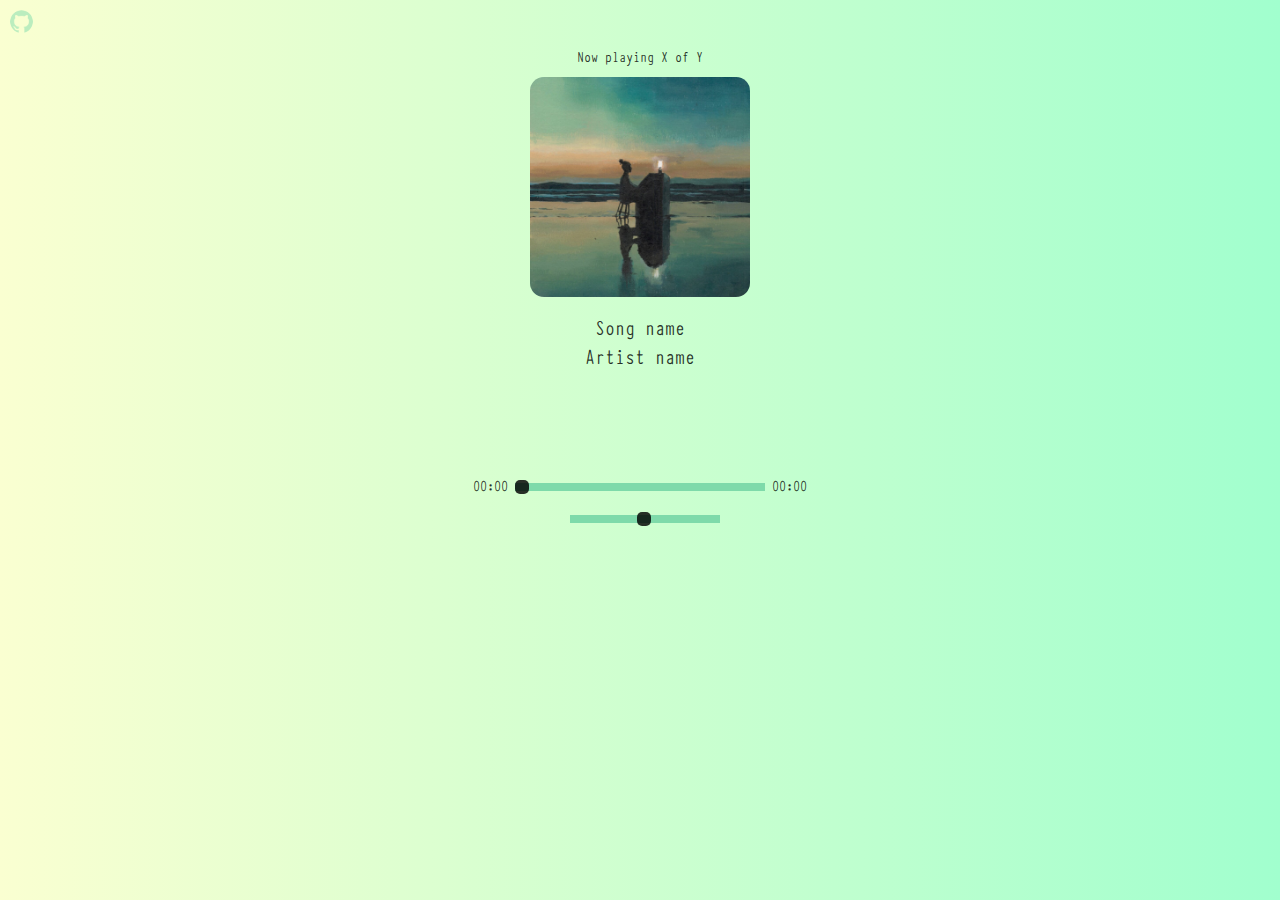
==== index.html @ f934d6d1 "update" ====
<!DOCTYPE html>
<html lang="en">

<head>
    <meta charset="UTF-8">
    <meta http-equiv="X-UA-Compatible" content="IE=edge">
    <meta name="viewport" content="width=device-width, initial-scale=1.0">
    <title>Music Player</title>
    <link href="./style/style.css" rel="stylesheet">
    <script src="./script/script.js" defer></script>
    <link href="./images/musical-note.png" rel="icon">
    <link rel="stylesheet" href="https://cdnjs.cloudflare.com/ajax/libs/font-awesome/6.0.0-beta3/css/all.min.css" integrity="sha512-Fo3rlrZj/k7ujTnHg4CGR2D7kSs0v4LLanw2qksYuRlEzO+tcaEPQogQ0KaoGN26/zrn20ImR1DfuLWnOo7aBA==" crossorigin="anonymous" referrerpolicy="no-referrer" />
</head>

<body>
    <a href="https://github.com/isabdch" target="_blank"><img src="./images/github.png" height="23px"></a>
    <div class="player">
        <div class="info">
            <div id="now-playing">Now playing X of Y</div>
            <div id="song-img"><img id="img-song" src="./images/fkj.png" alt="fkj - ylang ylang" height="220px"></div>
            <div id="song-name">Song name</div>
            <div id="artist-name">Artist name</div>
        </div>
        <div class="buttons">
            <div id="previous-song"><i id="song-previous" class="fas fa-step-backward"></i></div>
            <div id="play-pause"><i id="pause-play" class="fas fa-play-circle"></i></div>
            <!-- <i class="fas fa-pause-circle"></i> -->
            <div id="next-song"><i id="song-next" class="fas fa-step-forward"></i></div>
        </div>
        <div class="slider">
            <div class="current-time">00:00</div>
            <input class="song-slider" type="range" value="0" min="0" max="100">
            <div class="total-duration">00:00</div>
        </div>
        <div class="slider">
            <i class="fas fa-volume-off"></i>
            <input class="volume-slider" type="range" value="50" min="1" max="100">
            <i class="fas fa-volume-up"></i>
        </div>
    </div>
</body>

</html>
---- style/style.css ----
@font-face {
    font-family: myFont;
    src: url("./font/typewcond_regular.otf");
}

* {
    padding: 0;
    margin: 0;
    box-sizing: border-box;
    font-family: myFont;
    color: #000000d0;
}

body {
    background: #A1FFCE;
    background: -webkit-linear-gradient(to right, #FAFFD1, #A1FFCE);
    background: linear-gradient(to right, #FAFFD1, #A1FFCE);

}

a {
    position: fixed;
    opacity: 0.5;
    left: 0;
    top: 0;
    margin-left: 10px;
    margin-top: 10px;
    transition: all 0.4s ease;
}

a:hover {
    opacity: 0.8;
}

.player {
    text-align: center;
    margin-top: 45px;
}

#now-playing {
    font-size: 1rem;
}

#song-name,
#artist-name {
    font-size: 1.4rem;
}

#artist-name {
    transition: all 0.1s ease;
    cursor: pointer;
}

#artist-name:hover {
    color: #000000;
}

#song-img {
    margin-top: 10px;
    margin-bottom: 10px;
}

img {
    border-radius: 14px;
}

.buttons {
    padding: 15px;
    margin-bottom: 10px;
}

.buttons div {
    display: inline;
}

.buttons i {
    cursor: pointer;
    transition: all 0.2s ease;

}

.buttons i:hover {
    color: #000000;
}

#previous-song,
#next-song {
    font-size: 2rem;
}

#play-pause {
    font-size: 3rem;
    margin-left: 10px;
    margin-right: 10px;
}

.fa-play-circle:hover {
    transform: scale(1.05);
}

.slider div,
input {
    display: inline;
    margin-bottom: 15px;
}

input[type="range"] {
    appearance: none;
    -webkit-appearance: none;  
}

.song-slider {
    width: 250px;
}

.volume-slider {
    margin-left: 10px;
    width: 150px;
}

input[type="range"]:focus {
    outline: none;
}

input[type=range]::-webkit-slider-runnable-track {
    height: 8px;
    cursor: pointer;
    background: #7EDAAA;
}

input[type=range]::-moz-range-track {
    height: 8px;
    cursor: pointer;
    background: #7EDAAA;
}

input[type=range]::-webkit-slider-thumb {
    height: 14px;
    width: 14px;
    border-radius: 5px;
    background: #000000d0;
    cursor: pointer;
    -webkit-appearance: none;
    margin-top: -3px;
    transition: all 0.2s ease;
}

input[type=range]::-webkit-slider-thumb:hover {
    background-color: #000000;
    transform: scale(1.03);
}

input[type=range]::-moz-range-thumb {
    height: 14px;
    width: 14px;
    border-radius: 5px;
    background: #000000d0;
    cursor: pointer;
    -webkit-appearance: none;
    margin-top: -3px;
    transition: all 0.2s ease;
}

input[type=range]::-moz-range-thumb:hover {
    background-color: #000000;
    transform: scale(1.03);
}

input[type=range]::-ms-thumb {
    height: 14px;
    width: 14px;
    border-radius: 5px;
    background: #000000d0;
    cursor: pointer;
    -webkit-appearance: none;
    margin-top: -3px;
    transition: all 0.2s ease;
}

input[type=range]::-ms-thumb:hover {
    background-color: #000000;
    transform: scale(1.03);
}

@media screen and (max-width: 300px) {
    .song-slider {
        width: 185px;
    }

    .volume-slider {
        width: 85px;
    }
}
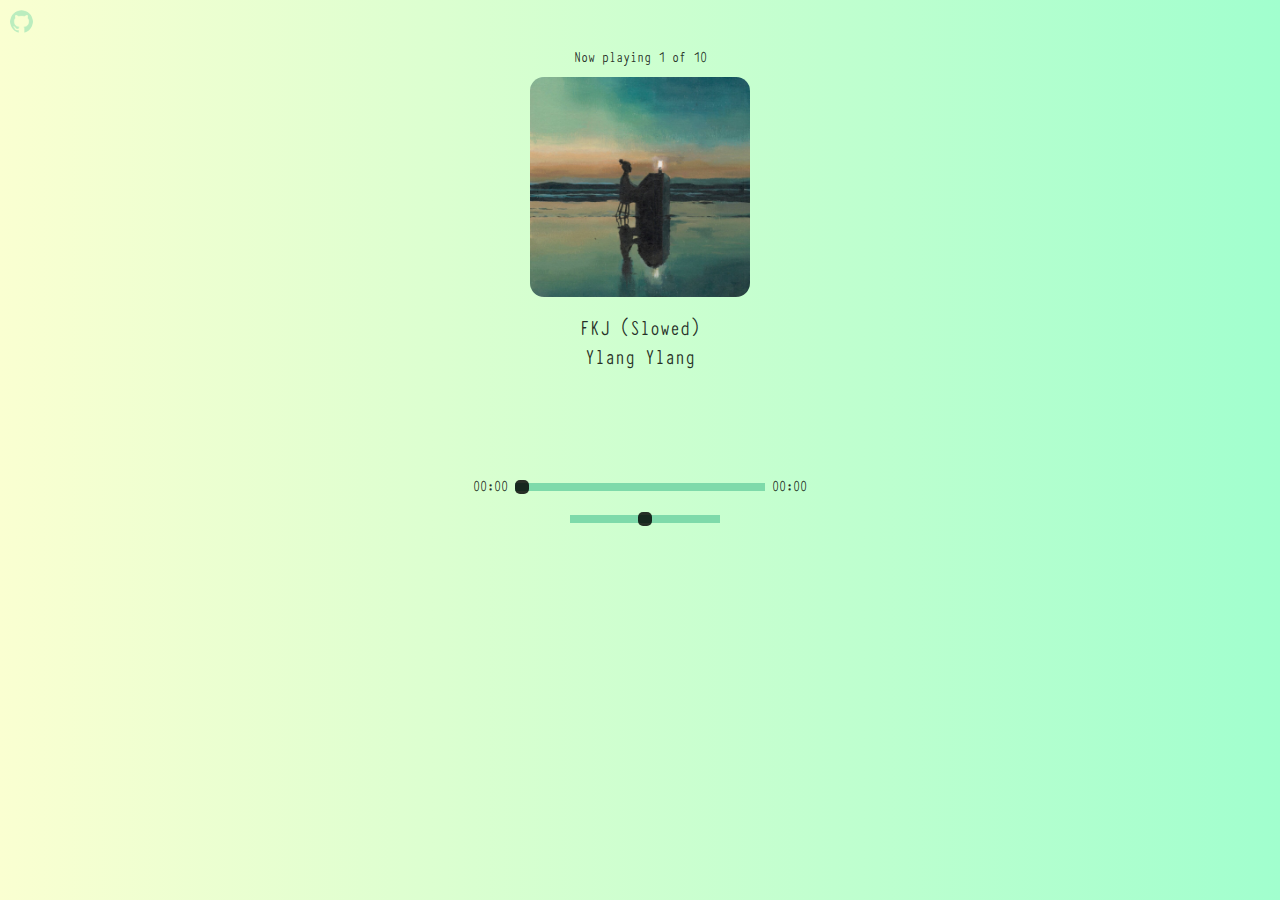
==== commit 88e6957d: "update" ====
--- a/index.html
+++ b/index.html
@@ -9,7 +9,9 @@
     <link href="./style/style.css" rel="stylesheet">
     <script src="./script/script.js" defer></script>
     <link href="./images/musical-note.png" rel="icon">
-    <link rel="stylesheet" href="https://cdnjs.cloudflare.com/ajax/libs/font-awesome/6.0.0-beta3/css/all.min.css" integrity="sha512-Fo3rlrZj/k7ujTnHg4CGR2D7kSs0v4LLanw2qksYuRlEzO+tcaEPQogQ0KaoGN26/zrn20ImR1DfuLWnOo7aBA==" crossorigin="anonymous" referrerpolicy="no-referrer" />
+    <link rel="stylesheet" href="https://cdnjs.cloudflare.com/ajax/libs/font-awesome/6.0.0-beta3/css/all.min.css"
+        integrity="sha512-Fo3rlrZj/k7ujTnHg4CGR2D7kSs0v4LLanw2qksYuRlEzO+tcaEPQogQ0KaoGN26/zrn20ImR1DfuLWnOo7aBA=="
+        crossorigin="anonymous" referrerpolicy="no-referrer" />
 </head>
 
 <body>
@@ -28,13 +30,13 @@
             <div id="next-song"><i id="song-next" class="fas fa-step-forward"></i></div>
         </div>
         <div class="slider">
-            <div class="current-time">00:00</div>
-            <input class="song-slider" type="range" value="0" min="0" max="100">
-            <div class="total-duration">00:00</div>
+            <div id="current-time">00:00</div>
+            <input id="song-slider" type="range" value="0" min="0" max="100">
+            <div id="total-duration">00:00</div>
         </div>
         <div class="slider">
             <i class="fas fa-volume-off"></i>
-            <input class="volume-slider" type="range" value="50" min="1" max="100">
+            <input id="volume-slider" type="range" value="50" min="0" max="100">
             <i class="fas fa-volume-up"></i>
         </div>
     </div>
--- a/style/style.css
+++ b/style/style.css
@@ -52,7 +52,7 @@
 }
 
 #artist-name:hover {
-    color: #000000;
+    color: #65c995;
 }
 
 #song-img {
@@ -98,6 +98,10 @@
     transform: scale(1.05);
 }
 
+.fa-pause-circle:hover {
+    transform: scale(1.05);
+}
+
 .slider div,
 input {
     display: inline;
@@ -106,14 +110,14 @@
 
 input[type="range"] {
     appearance: none;
-    -webkit-appearance: none;  
+    -webkit-appearance: none;
 }
 
-.song-slider {
+#song-slider {
     width: 250px;
 }
 
-.volume-slider {
+#volume-slider {
     margin-left: 10px;
     width: 150px;
 }
@@ -183,11 +187,11 @@
 }
 
 @media screen and (max-width: 300px) {
-    .song-slider {
+    #song-slider {
         width: 185px;
     }
 
-    .volume-slider {
+    #volume-slider {
         width: 85px;
     }
 }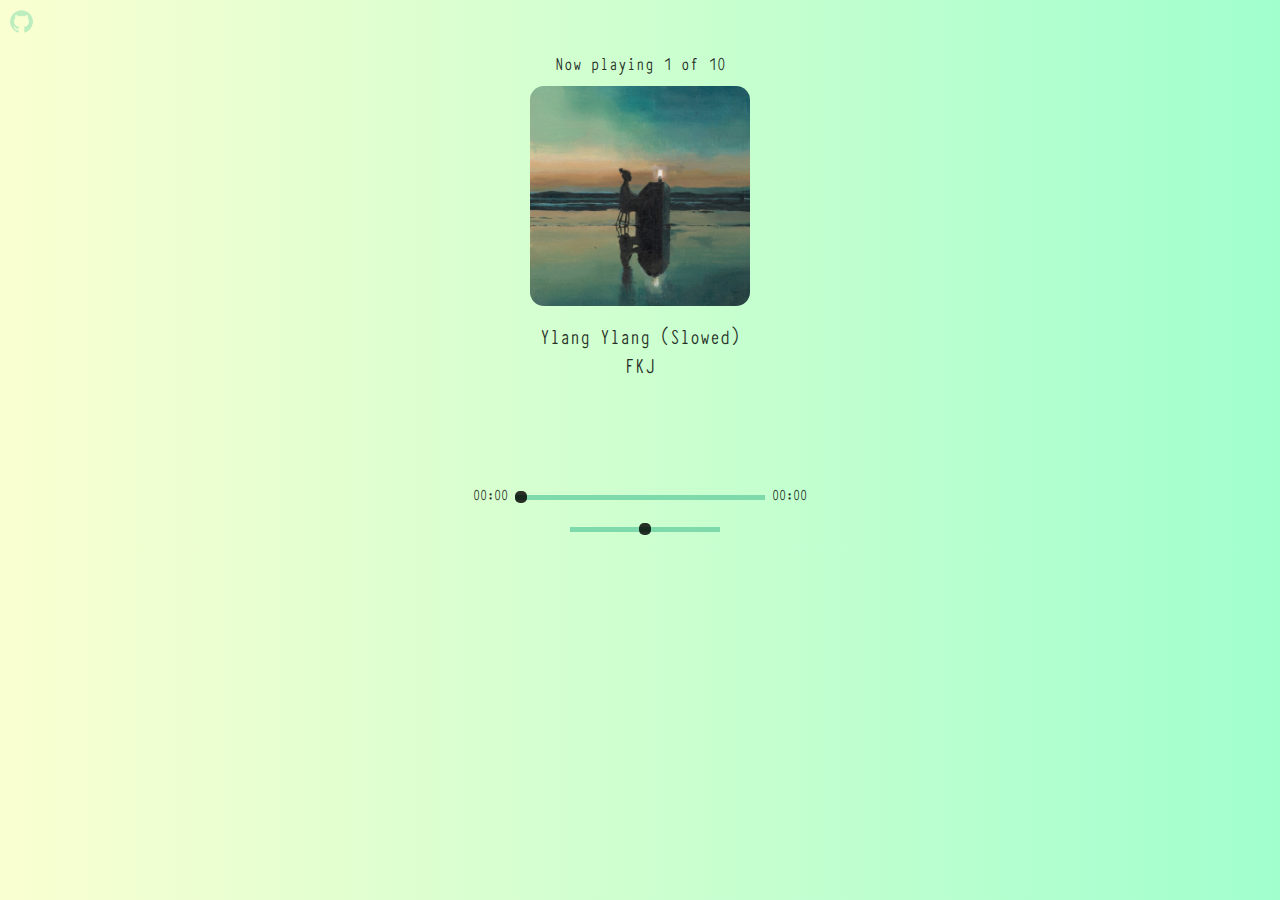
==== commit 8486173d: "update" ====
--- a/index.html
+++ b/index.html
@@ -19,7 +19,7 @@
     <div class="player">
         <div class="info">
             <div id="now-playing">Now playing X of Y</div>
-            <div id="song-img"><img id="img-song" src="./images/fkj.png" alt="fkj - ylang ylang" height="220px"></div>
+            <div id="song-img"><img id="img-song" src="./images/ylang-ylang.png" alt="fkj - ylang ylang" height="220px"></div>
             <div id="song-name">Song name</div>
             <div id="artist-name">Artist name</div>
         </div>
--- a/style/style.css
+++ b/style/style.css
@@ -34,11 +34,11 @@
 
 .player {
     text-align: center;
-    margin-top: 45px;
+    margin-top: 50px;
 }
 
 #now-playing {
-    font-size: 1rem;
+    font-size: 1.2rem;
 }
 
 #song-name,
@@ -49,6 +49,7 @@
 #artist-name {
     transition: all 0.1s ease;
     cursor: pointer;
+    display: inline;
 }
 
 #artist-name:hover {
@@ -127,25 +128,25 @@
 }
 
 input[type=range]::-webkit-slider-runnable-track {
-    height: 8px;
+    height: 5px;
     cursor: pointer;
     background: #7EDAAA;
 }
 
 input[type=range]::-moz-range-track {
-    height: 8px;
+    height: 5px;
     cursor: pointer;
     background: #7EDAAA;
 }
 
 input[type=range]::-webkit-slider-thumb {
-    height: 14px;
-    width: 14px;
+    height: 12px;
+    width: 12px;
     border-radius: 5px;
     background: #000000d0;
     cursor: pointer;
     -webkit-appearance: none;
-    margin-top: -3px;
+    margin-top: -4px;
     transition: all 0.2s ease;
 }
 
@@ -155,13 +156,13 @@
 }
 
 input[type=range]::-moz-range-thumb {
-    height: 14px;
-    width: 14px;
+    height: 12px;
+    width: 12px;
     border-radius: 5px;
     background: #000000d0;
     cursor: pointer;
     -webkit-appearance: none;
-    margin-top: -3px;
+    margin-top: -4px;
     transition: all 0.2s ease;
 }
 
@@ -171,13 +172,13 @@
 }
 
 input[type=range]::-ms-thumb {
-    height: 14px;
-    width: 14px;
+    height: 12px;
+    width: 12px;
     border-radius: 5px;
     background: #000000d0;
     cursor: pointer;
     -webkit-appearance: none;
-    margin-top: -3px;
+    margin-top: -4px;
     transition: all 0.2s ease;
 }
 
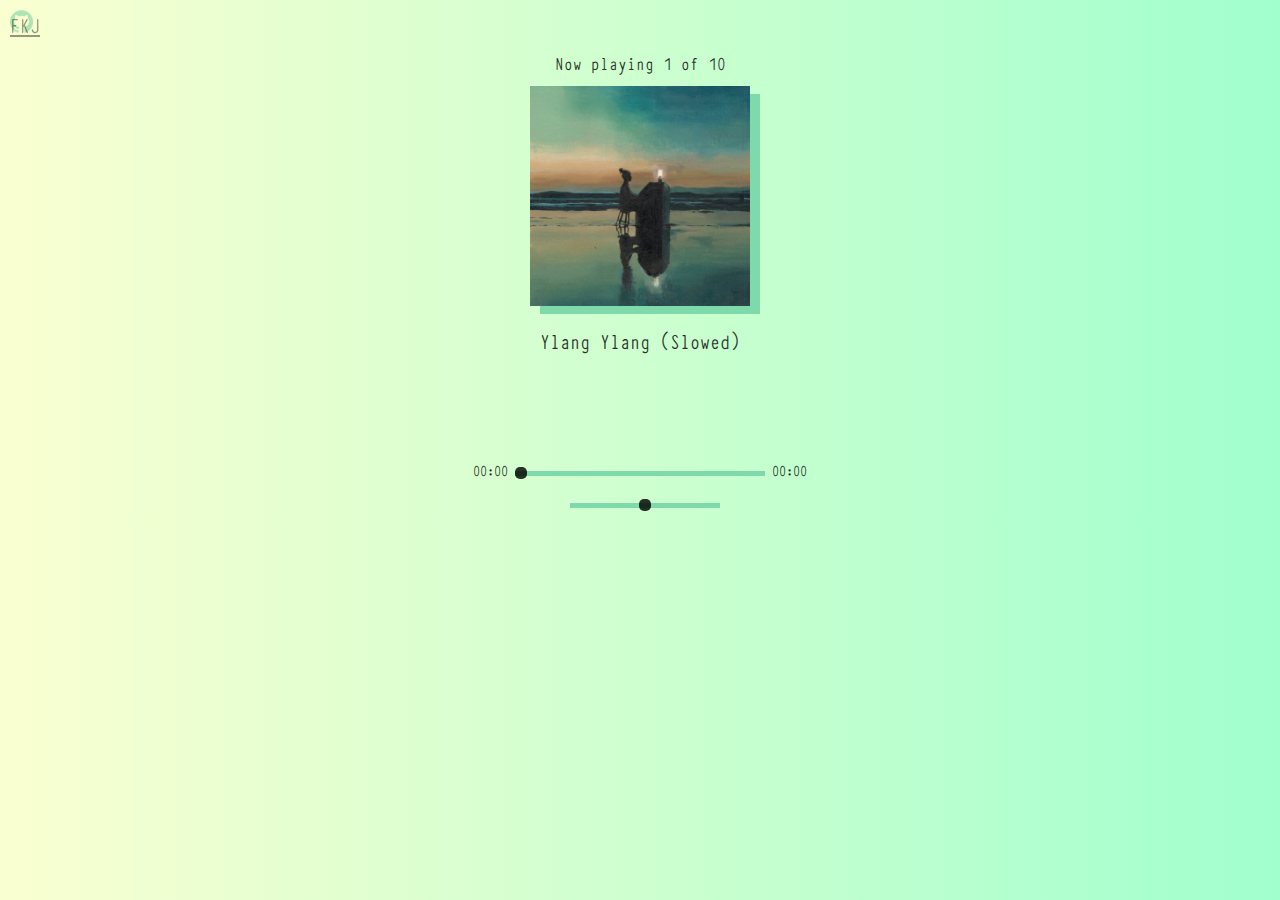
==== commit a5b1fead: "update" ====
--- a/index.html
+++ b/index.html
@@ -9,34 +9,38 @@
     <link href="./style/style.css" rel="stylesheet">
     <script src="./script/script.js" defer></script>
     <link href="./images/musical-note.png" rel="icon">
-    <link rel="stylesheet" href="https://cdnjs.cloudflare.com/ajax/libs/font-awesome/6.0.0-beta3/css/all.min.css"
+    <!-- <link rel="stylesheet" href="https://cdnjs.cloudflare.com/ajax/libs/font-awesome/6.0.0-beta3/css/all.min.css"
         integrity="sha512-Fo3rlrZj/k7ujTnHg4CGR2D7kSs0v4LLanw2qksYuRlEzO+tcaEPQogQ0KaoGN26/zrn20ImR1DfuLWnOo7aBA=="
-        crossorigin="anonymous" referrerpolicy="no-referrer" />
+        crossorigin="anonymous" referrerpolicy="no-referrer" /> -->
+    <link href="https://kit-pro.fontawesome.com/releases/v5.15.4/css/pro.min.css" rel="stylesheet">
 </head>
 
 <body>
-    <a href="https://github.com/isabdch" target="_blank"><img src="./images/github.png" height="23px"></a>
+    <a id="gh" href="https://github.com/isabdch" target="_blank"><img id="github" src="./images/github.png" height="23px"></a>
     <div class="player">
         <div class="info">
             <div id="now-playing">Now playing X of Y</div>
-            <div id="song-img"><img id="img-song" src="./images/ylang-ylang.png" alt="fkj - ylang ylang" height="220px"></div>
+            <div id="song-img"><img id="img-song" src="./images/ylang-ylang.png" height="220px">
+            </div>
             <div id="song-name">Song name</div>
-            <div id="artist-name">Artist name</div>
+            <a id="artist-name" target="_blank" href="https://open.spotify.com/artist/2FwDTncULUnmANIh7qKa5z"></a></a>
         </div>
         <div class="buttons">
+            <div id="go-start"><i id="restart" class="fas fa-undo"></i></div>
             <div id="previous-song"><i id="song-previous" class="fas fa-step-backward"></i></div>
             <div id="play-pause"><i id="pause-play" class="fas fa-play-circle"></i></div>
             <!-- <i class="fas fa-pause-circle"></i> -->
             <div id="next-song"><i id="song-next" class="fas fa-step-forward"></i></div>
+            <div id="repeat"><i id="repeat-song" class="fas fa-repeat"></i></div>
         </div>
         <div class="slider">
             <div id="current-time">00:00</div>
-            <input id="song-slider" type="range" value="0" min="0" max="100">
+            <input class="fkj" id="song-slider" type="range" value="0" min="0" max="100">
             <div id="total-duration">00:00</div>
         </div>
         <div class="slider">
             <i class="fas fa-volume-off"></i>
-            <input id="volume-slider" type="range" value="50" min="0" max="100">
+            <input class="fkj" id="volume-slider" type="range" value="50" min="0" max="100">
             <i class="fas fa-volume-up"></i>
         </div>
     </div>
--- a/style/style.css
+++ b/style/style.css
@@ -58,11 +58,11 @@
 
 #song-img {
     margin-top: 10px;
-    margin-bottom: 10px;
+    margin-bottom: 15px;
 }
 
-img {
-    border-radius: 14px;
+#song-img img {
+    box-shadow: 10px 8px 0px #7EDAAA;
 }
 
 .buttons {
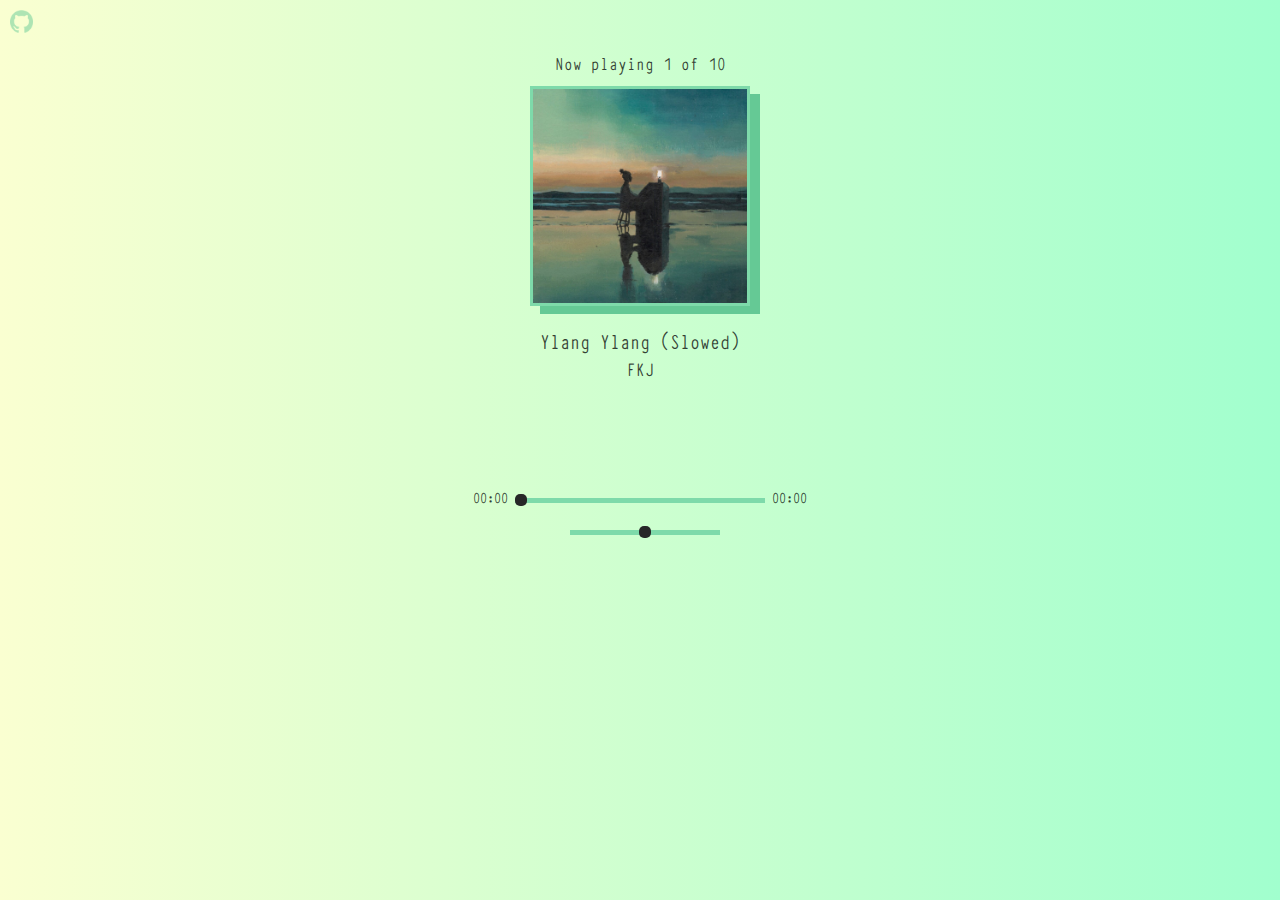
==== commit 22af69ab: "update" ====
--- a/index.html
+++ b/index.html
@@ -26,12 +26,13 @@
             <a id="artist-name" target="_blank" href="https://open.spotify.com/artist/2FwDTncULUnmANIh7qKa5z"></a></a>
         </div>
         <div class="buttons">
-            <div id="go-start"><i id="restart" class="fas fa-undo"></i></div>
+            <div id="song-random"><i id="random-song" class="fad fa-random"></i></div>
             <div id="previous-song"><i id="song-previous" class="fas fa-step-backward"></i></div>
             <div id="play-pause"><i id="pause-play" class="fas fa-play-circle"></i></div>
             <!-- <i class="fas fa-pause-circle"></i> -->
             <div id="next-song"><i id="song-next" class="fas fa-step-forward"></i></div>
-            <div id="repeat"><i id="repeat-song" class="fas fa-repeat"></i></div>
+            <div id="repeat"><i id="repeat-song" class="fad fa-repeat"></i></div>
+            <!-- <i class="fas fa-repeat-1"></i> -->
         </div>
         <div class="slider">
             <div id="current-time">00:00</div>
--- a/style/style.css
+++ b/style/style.css
@@ -8,12 +8,11 @@
     margin: 0;
     box-sizing: border-box;
     font-family: myFont;
-    color: #000000d0;
+    color: #000000c0;
 }
 
 body {
-    background: #A1FFCE;
-    background: -webkit-linear-gradient(to right, #FAFFD1, #A1FFCE);
+    background: #f5f5f5;
     background: linear-gradient(to right, #FAFFD1, #A1FFCE);
 
 }
@@ -50,10 +49,11 @@
     transition: all 0.1s ease;
     cursor: pointer;
     display: inline;
-}
-
-#artist-name:hover {
-    color: #65c995;
+    position: static;
+    text-decoration: none;
+    opacity: 1;
+    margin-right: 10px;
+    font-size: 1.25rem;
 }
 
 #song-img {
@@ -61,8 +61,9 @@
     margin-bottom: 15px;
 }
 
-#song-img img {
+#img-song {
     box-shadow: 10px 8px 0px #7EDAAA;
+    border: 1px solid #7EDAAA;
 }
 
 .buttons {
@@ -77,7 +78,7 @@
 .buttons i {
     cursor: pointer;
     transition: all 0.2s ease;
-
+    padding: 5px;
 }
 
 .buttons i:hover {
@@ -87,6 +88,11 @@
 #previous-song,
 #next-song {
     font-size: 2rem;
+}
+
+#song-random,
+#repeat-song {
+    font-size: 1.5rem;
 }
 
 #play-pause {
@@ -127,62 +133,62 @@
     outline: none;
 }
 
-input[type=range]::-webkit-slider-runnable-track {
+input[type="range"]::-webkit-slider-runnable-track {
     height: 5px;
     cursor: pointer;
-    background: #7EDAAA;
-}
-
-input[type=range]::-moz-range-track {
+    background: var(--track-background, #7EDAAA);
+}
+
+input[type="range"]::-moz-range-track {
     height: 5px;
     cursor: pointer;
-    background: #7EDAAA;
-}
-
-input[type=range]::-webkit-slider-thumb {
+    background: var(--track-background, #7EDAAA);
+}
+
+input[type="range"]::-webkit-slider-thumb {
     height: 12px;
     width: 12px;
     border-radius: 5px;
-    background: #000000d0;
+    background: #272728;
     cursor: pointer;
     -webkit-appearance: none;
     margin-top: -4px;
     transition: all 0.2s ease;
 }
 
-input[type=range]::-webkit-slider-thumb:hover {
+input[type="range"]::-webkit-slider-thumb:hover {
     background-color: #000000;
     transform: scale(1.03);
 }
 
-input[type=range]::-moz-range-thumb {
+input[type="range"]::-moz-range-thumb {
     height: 12px;
     width: 12px;
     border-radius: 5px;
-    background: #000000d0;
+    background: #272728;
     cursor: pointer;
     -webkit-appearance: none;
     margin-top: -4px;
     transition: all 0.2s ease;
 }
 
-input[type=range]::-moz-range-thumb:hover {
+input[type="range"]::-moz-range-thumb:hover {
     background-color: #000000;
     transform: scale(1.03);
 }
 
-input[type=range]::-ms-thumb {
+input[type="range"]::-ms-thumb {
     height: 12px;
     width: 12px;
     border-radius: 5px;
-    background: #000000d0;
+    background: #272728;
     cursor: pointer;
     -webkit-appearance: none;
     margin-top: -4px;
     transition: all 0.2s ease;
 }
 
-input[type=range]::-ms-thumb:hover {
+input[type="range"]::-ms-thumb:hover {
     background-color: #000000;
     transform: scale(1.03);
 }
